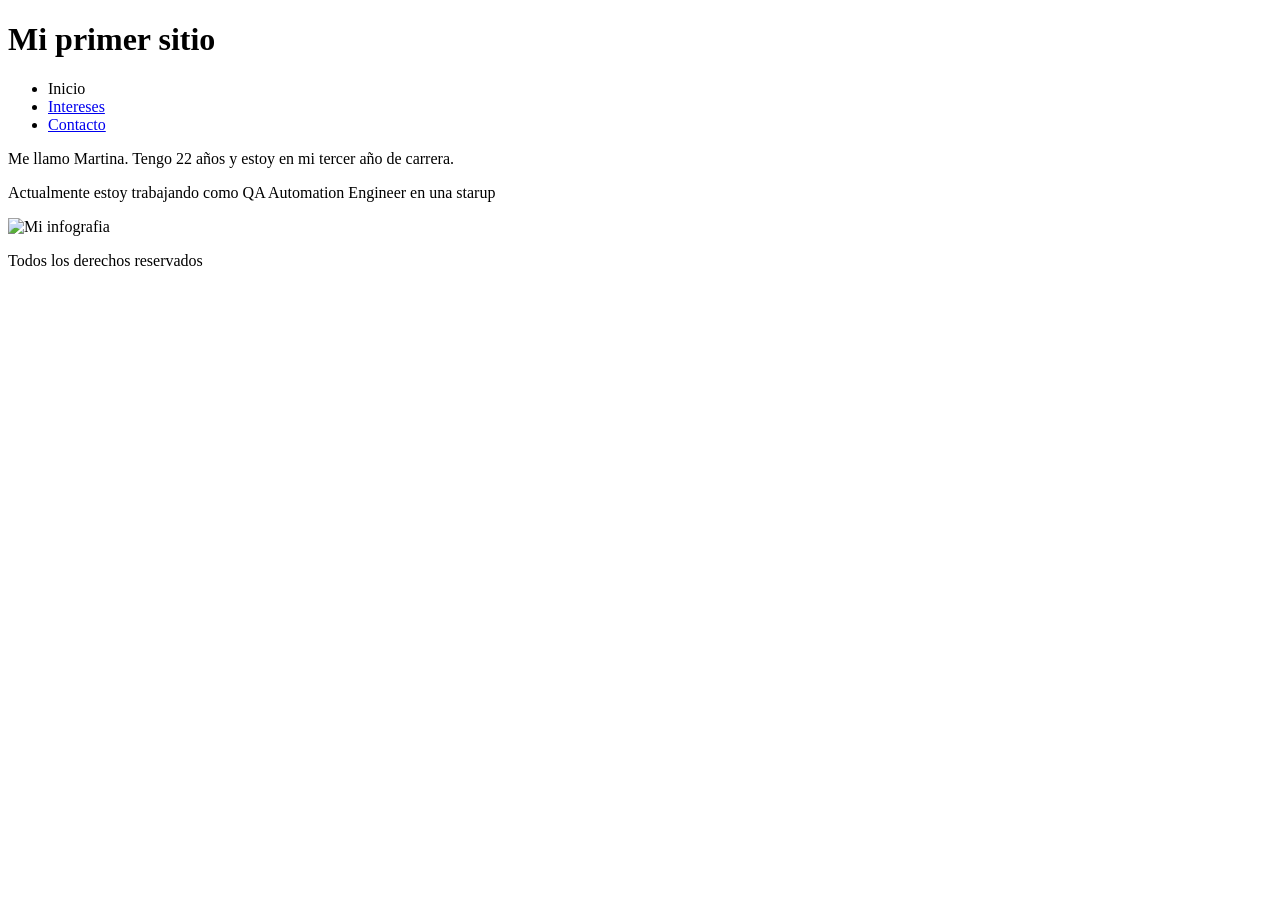
==== index.html @ 9d13b5d6 "Mi primer sitio Web subo mi sitio web" ====
<!DOCTYPE html>
<html lang="es">
<head>
    <meta charset="UTF-8">
    <meta name="viewport" content="width=device-width, initial-scale=1.0">
    <title>Mi sitio personal</title>
</head>
<body>
    <header>
        <h1>Mi primer sitio</h1>
        <nav>
            <ul>
                <li>Inicio</li>
                <li><a href="intereses.html">Intereses</a></li>
                <li><a href="contacto.html">Contacto</a></li>
            </ul>
        </nav>
    </header>

    <main>
        <p>Me llamo Martina. Tengo 22 años y estoy en mi tercer año de carrera.</p>
        <p>Actualmente estoy trabajando como QA Automation Engineer en una starup </p>
        <img src="img/image.png" alt="Mi infografia">
    </main>

    <footer>
        <p>Todos los derechos reservados</p>
    </footer>
</body>
</html>
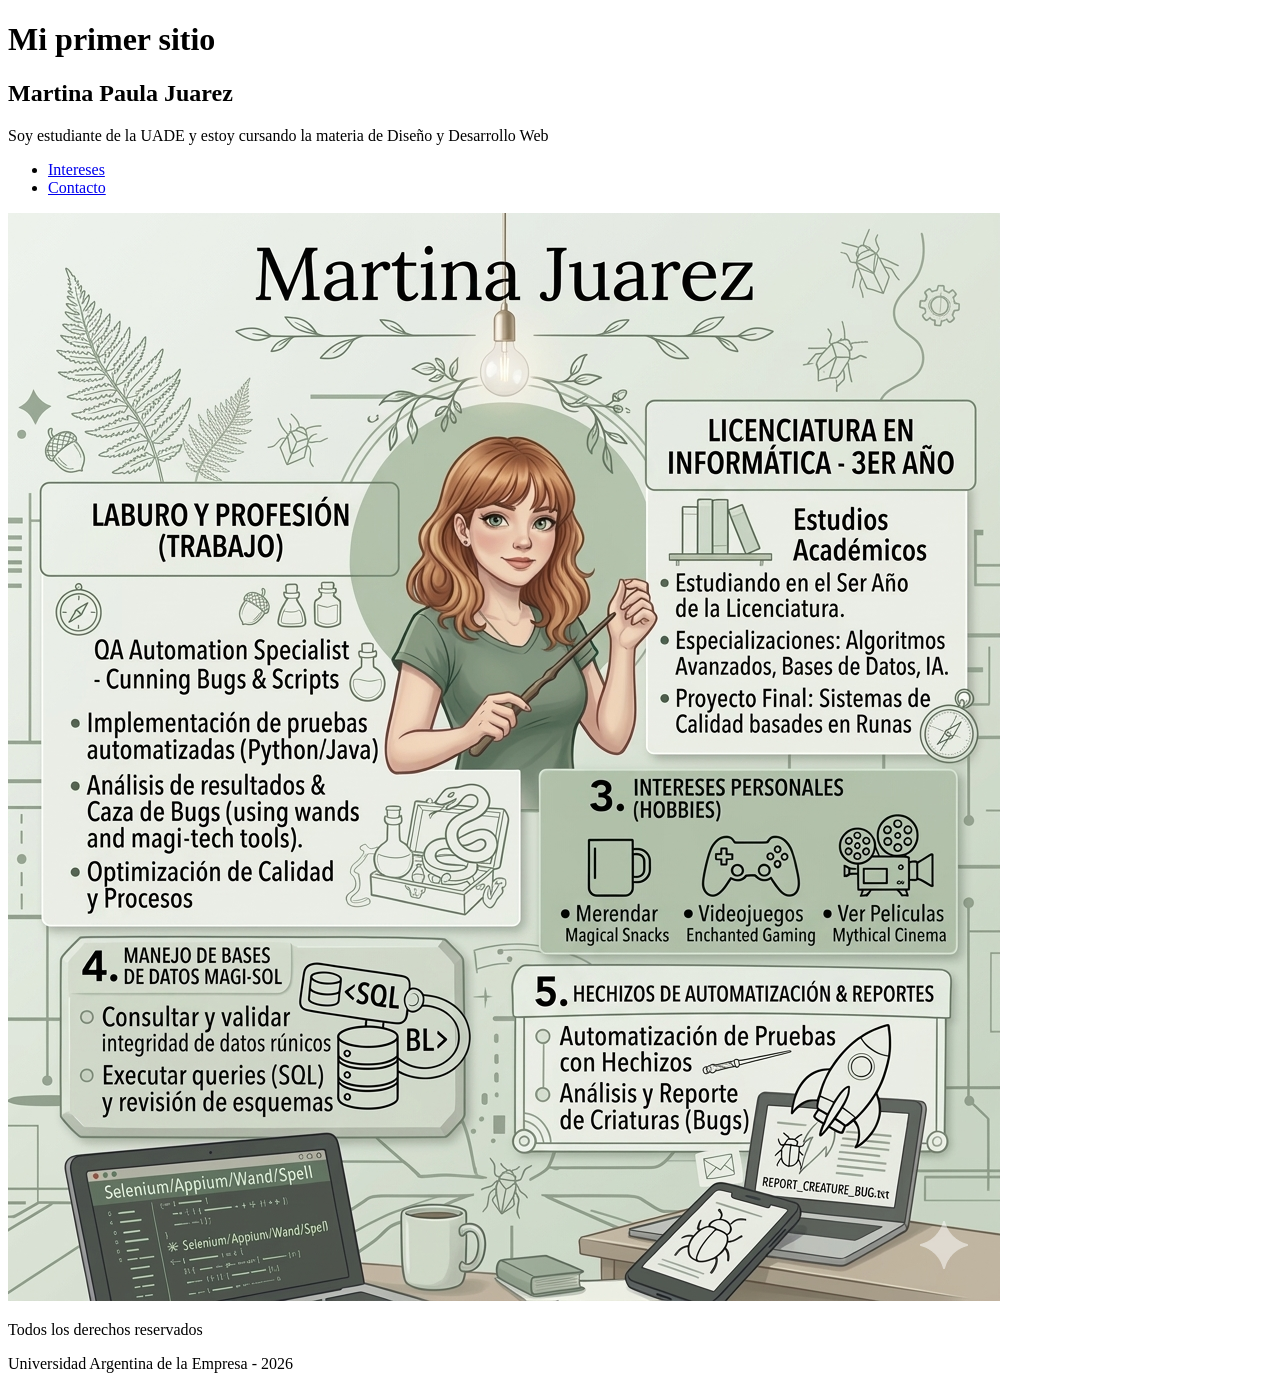
==== commit 93b2889f: "Finalizar estructura de index y contacto con rutas corregidas" ====
--- a/index.html
+++ b/index.html
@@ -8,23 +8,29 @@
 <body>
     <header>
         <h1>Mi primer sitio</h1>
+        <h2>Martina Paula Juarez</h2>
+        <main>
+            <p>Soy estudiante de la UADE y estoy cursando la materia de Diseño y Desarrollo Web</p>
+        </main>
         <nav>
             <ul>
-                <li>Inicio</li>
-                <li><a href="intereses.html">Intereses</a></li>
-                <li><a href="contacto.html">Contacto</a></li>
+                <li>
+                    <a href="Intereses.html">Intereses</a>
+                </li>
+                <li>
+                    <a href="Contacto.html">Contacto</a>
+                </li>
             </ul>
         </nav>
     </header>
-
+    
     <main>
-        <p>Me llamo Martina. Tengo 22 años y estoy en mi tercer año de carrera.</p>
-        <p>Actualmente estoy trabajando como QA Automation Engineer en una starup </p>
-        <img src="img/image.png" alt="Mi infografia">
+        <img src="Img/image.png" alt="Mi presentación">
     </main>
-
+    
     <footer>
         <p>Todos los derechos reservados</p>
+        <p>Universidad Argentina de la Empresa - 2026</p>
     </footer>
 </body>
 </html>
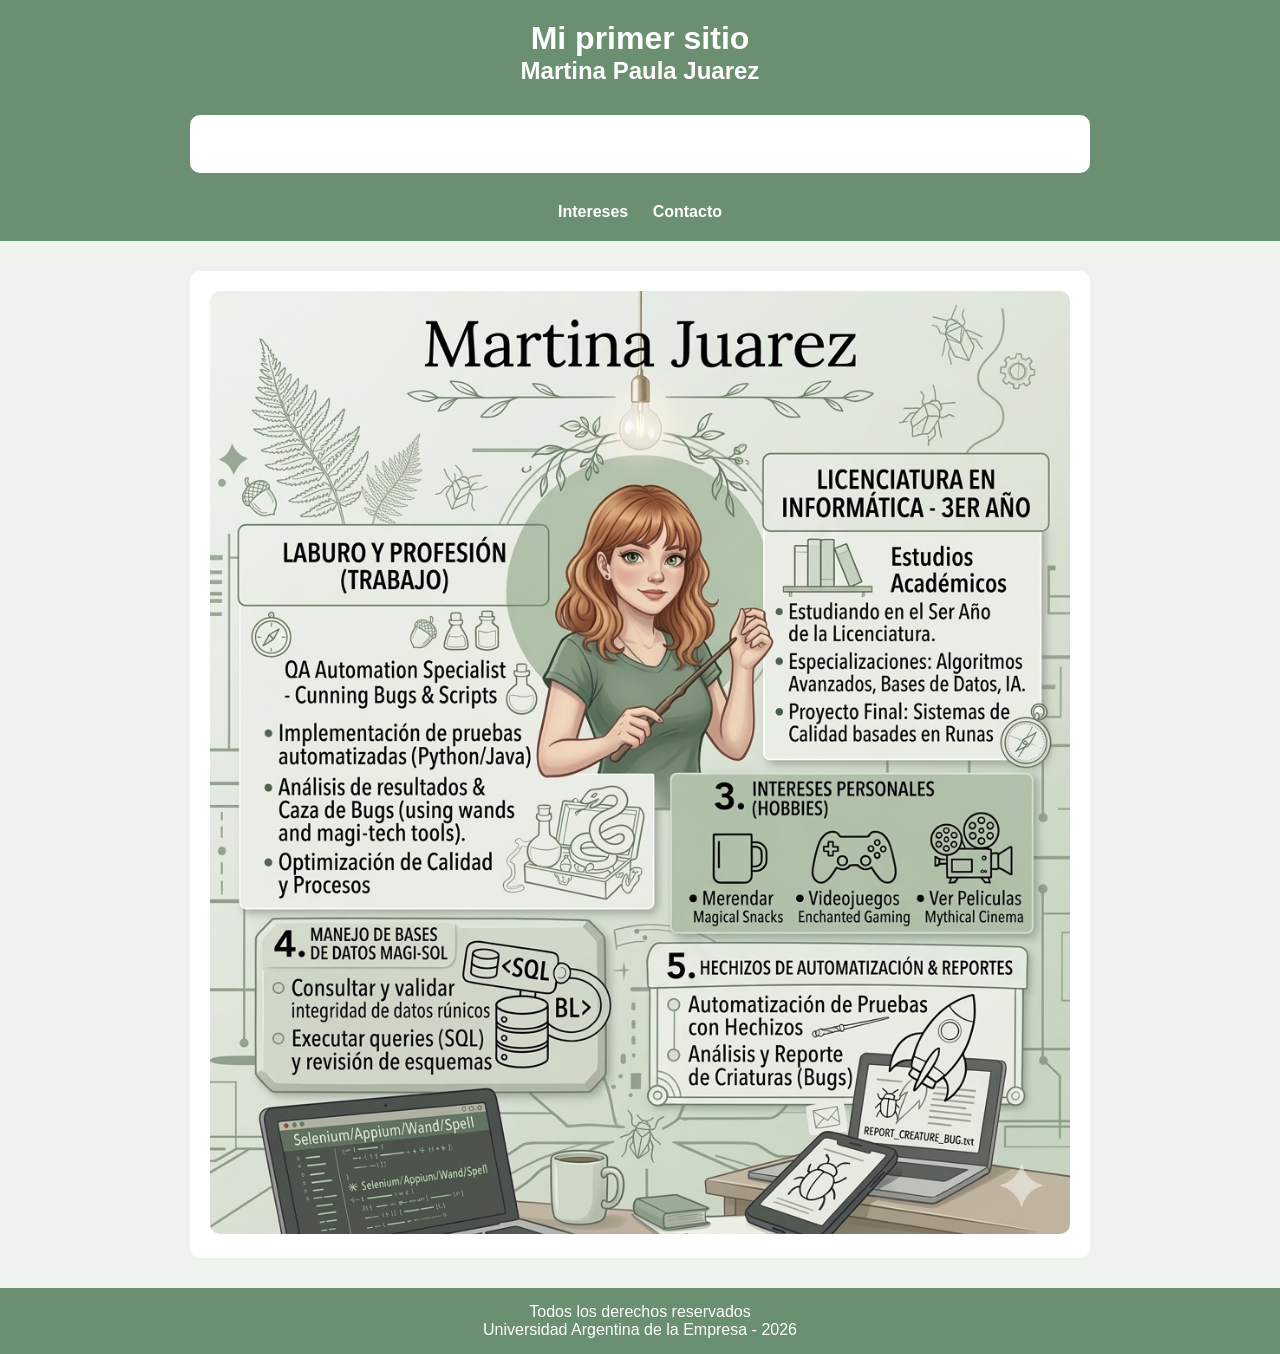
==== commit 7f125dab: "Vicular diseño a cada archivo" ====
--- a/index.html
+++ b/index.html
@@ -3,6 +3,7 @@
 <head>
     <meta charset="UTF-8">
     <meta name="viewport" content="width=device-width, initial-scale=1.0">
+    <link rel="stylesheet" href="styles.css">
     <title>Mi sitio personal</title>
 </head>
 <body>
@@ -18,7 +19,7 @@
                     <a href="Intereses.html">Intereses</a>
                 </li>
                 <li>
-                    <a href="Contacto.html">Contacto</a>
+                    <a href="contacto.html">Contacto</a>
                 </li>
             </ul>
         </nav>
--- a/styles.css
+++ b/styles.css
@@ -0,0 +1,72 @@
+/* Reset */
+* {
+    margin: 0;
+    padding: 0;
+    box-sizing: border-box;
+}
+
+/* GENERAL */
+body {
+    font-family: Arial, sans-serif;
+    background-color: #eef3ee; /* verde muy clarito */
+    color: #2f3e2f; /* verde oscuro para texto */
+}
+
+/* HEADER */
+header {
+    background-color: #6b8f71; /* verde medio */
+    color: white;
+    text-align: center;
+    padding: 20px;
+}
+
+/* NAV */
+nav ul {
+    list-style: none;
+    margin-top: 10px;
+}
+
+nav li {
+    display: inline;
+    margin: 0 10px;
+}
+
+nav a {
+    color: white;
+    text-decoration: none;
+    font-weight: bold;
+}
+
+nav a:hover {
+    text-decoration: underline;
+}
+
+/* MAIN */
+main {
+    max-width: 900px;
+    margin: 30px auto;
+    padding: 20px;
+    background-color: #ffffff;
+    border-radius: 10px;
+}
+
+/* SECCIONES */
+section {
+    margin-bottom: 20px;
+    text-align: center;
+}
+
+/* IMAGEN */
+img {
+    max-width: 100%;
+    border-radius: 10px;
+}
+
+/* FOOTER */
+footer {
+    background-color: #6b8f71;
+    color: white;
+    text-align: center;
+    padding: 15px;
+    margin-top: 30px;
+}
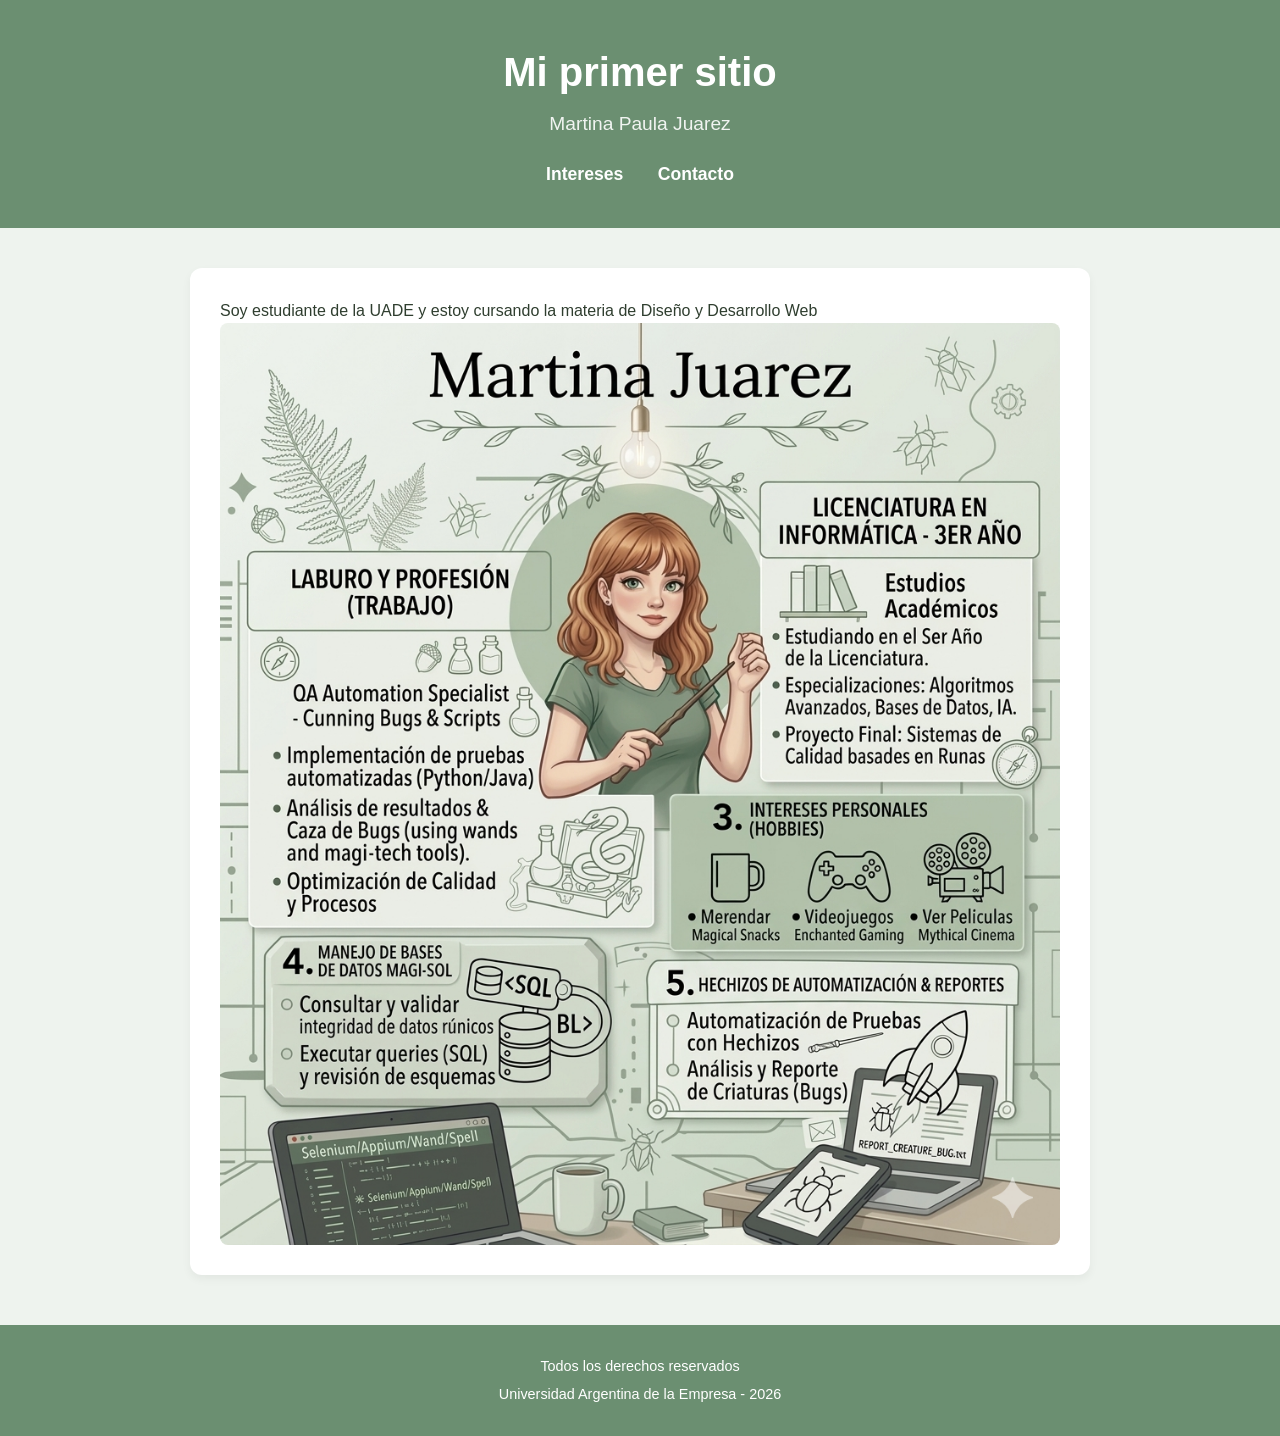
==== commit 685ae3e1: "Correccion del Index y del archivo de diseño" ====
--- a/index.html
+++ b/index.html
@@ -10,22 +10,19 @@
     <header>
         <h1>Mi primer sitio</h1>
         <h2>Martina Paula Juarez</h2>
-        <main>
-            <p>Soy estudiante de la UADE y estoy cursando la materia de Diseño y Desarrollo Web</p>
-        </main>
         <nav>
             <ul>
-                <li>
-                    <a href="Intereses.html">Intereses</a>
-                </li>
-                <li>
-                    <a href="contacto.html">Contacto</a>
-                </li>
+                <li><a href="Intereses.html">Intereses</a></li>
+                <li><a href="contacto.html">Contacto</a></li>
             </ul>
         </nav>
     </header>
     
     <main>
+        <section class="intro">
+            <p>Soy estudiante de la UADE y estoy cursando la materia de Diseño y Desarrollo Web</p>
+        </section>
+
         <img src="Img/image.png" alt="Mi presentación">
     </main>
     
--- a/styles.css
+++ b/styles.css
@@ -1,72 +1,104 @@
-/* Reset */
+/* 1. RESET: Limpiamos márgenes y rellenos por defecto */
 * {
     margin: 0;
     padding: 0;
     box-sizing: border-box;
 }
 
-/* GENERAL */
+/* 2. GENERAL: Colores base y tipografía */
 body {
-    font-family: Arial, sans-serif;
-    background-color: #eef3ee; /* verde muy clarito */
-    color: #2f3e2f; /* verde oscuro para texto */
+    font-family: 'Segoe UI', Arial, sans-serif;
+    background-color: #eef3ee; /* Verde muy clarito */
+    color: #2f3e2f;            /* Verde oscuro para texto */
+    line-height: 1.6;
 }
 
-/* HEADER */
+/* 3. HEADER: El encabezado principal */
 header {
-    background-color: #6b8f71; /* verde medio */
+    background-color: #6b8f71; /* Verde medio */
     color: white;
     text-align: center;
-    padding: 20px;
+    padding: 40px 20px;
 }
 
-/* NAV */
+header h1 {
+    font-size: 2.5rem;
+    margin-bottom: 5px;
+}
+
+header h2 {
+    font-weight: 300;
+    font-size: 1.2rem;
+    opacity: 0.9;
+}
+
+/* 4. NAVEGACIÓN: Menú de enlaces */
+nav {
+    margin-top: 20px;
+}
+
 nav ul {
     list-style: none;
-    margin-top: 10px;
 }
 
 nav li {
     display: inline;
-    margin: 0 10px;
+    margin: 0 15px;
 }
 
 nav a {
     color: white;
     text-decoration: none;
     font-weight: bold;
+    font-size: 1.1rem;
+    transition: 0.3s;
 }
 
 nav a:hover {
+    color: #d1e0d1;
     text-decoration: underline;
 }
 
-/* MAIN */
+/* 5. CUERPO PRINCIPAL (MAIN) */
 main {
     max-width: 900px;
-    margin: 30px auto;
-    padding: 20px;
+    margin: 40px auto;
+    padding: 30px;
     background-color: #ffffff;
-    border-radius: 10px;
+    border-radius: 12px;
+    box-shadow: 0 4px 10px rgba(0,0,0,0.05); /* Sombra suave */
 }
 
-/* SECCIONES */
-section {
-    margin-bottom: 20px;
+/* 6. LA BARRA DE TEXTO (Lo que sacamos del Header) */
+.intro-text {
+    background-color: #f4f8f4;
+    border-left: 5px solid #6b8f71;
+    padding: 20px;
+    margin-bottom: 30px;
     text-align: center;
+    font-style: italic;
+    border-radius: 4px;
 }
 
-/* IMAGEN */
+/* 7. IMAGEN Y CONTENIDO VISUAL */
 img {
+    display: block;
     max-width: 100%;
-    border-radius: 10px;
+    height: auto;
+    margin: 0 auto;
+    border-radius: 8px;
 }
 
-/* FOOTER */
+/* 8. FOOTER: Pie de página */
 footer {
     background-color: #6b8f71;
     color: white;
     text-align: center;
-    padding: 15px;
-    margin-top: 30px;
+    padding: 25px;
+    margin-top: 50px;
+}
+
+footer p {
+    font-size: 0.9rem;
+    margin: 5px 0;
 }
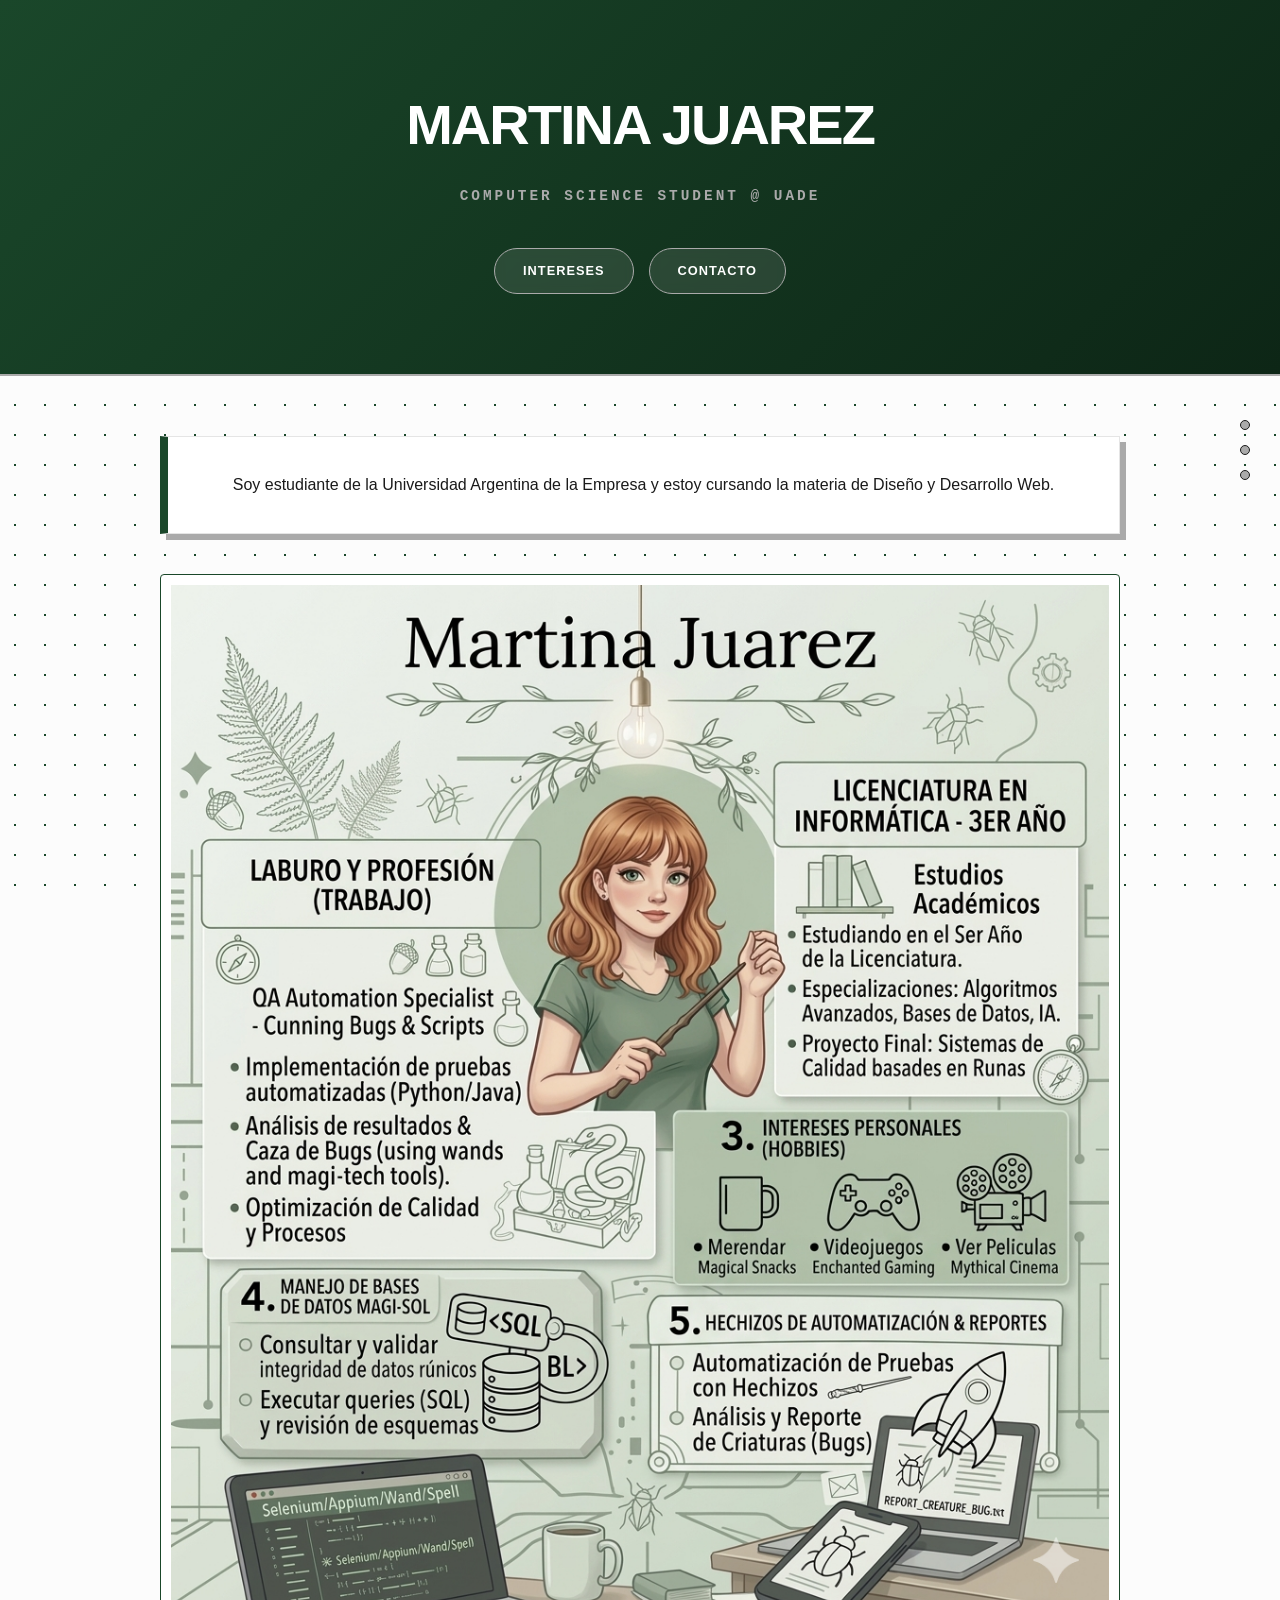
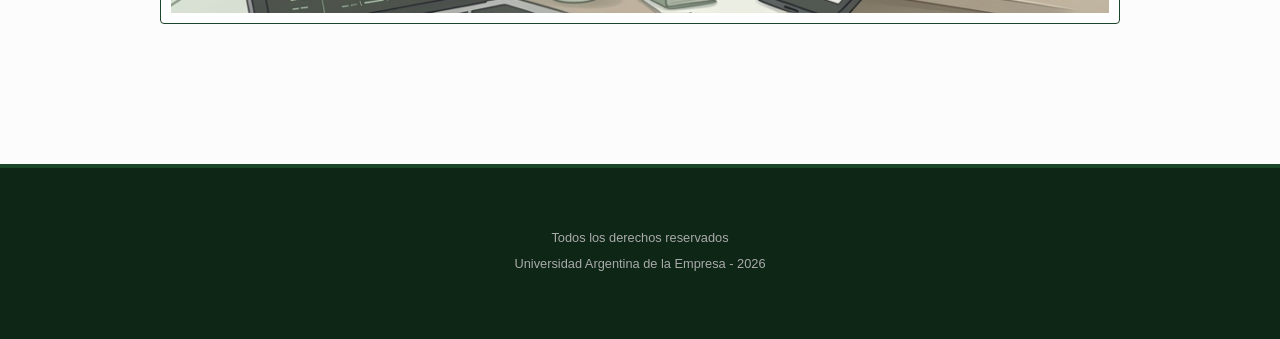
==== commit 5c3c338b: "Arreglo de Diseño" ====
--- a/index.html
+++ b/index.html
@@ -3,13 +3,19 @@
 <head>
     <meta charset="UTF-8">
     <meta name="viewport" content="width=device-width, initial-scale=1.0">
+    <title>Martina Juarez - Sitio Personal</title>
     <link rel="stylesheet" href="styles.css">
-    <title>Mi sitio personal</title>
 </head>
 <body>
-    <header>
-        <h1>Mi primer sitio</h1>
-        <h2>Martina Paula Juarez</h2>
+    <div class="dot-navigation">
+        <a href="#inicio" title="Inicio"></a>
+        <a href="#contenido" title="Contenido"></a>
+        <a href="#pie" title="Pie de página"></a>
+    </div>
+
+    <header id="inicio">
+        <h1>Martina Juarez</h1>
+        <h2>Computer Science Student @ UADE</h2>
         <nav>
             <ul>
                 <li><a href="Intereses.html">Intereses</a></li>
@@ -18,15 +24,15 @@
         </nav>
     </header>
     
-    <main>
-        <section class="intro">
-            <p>Soy estudiante de la UADE y estoy cursando la materia de Diseño y Desarrollo Web</p>
+    <main id="contenido">
+        <section class="intro-text">
+            <p>Soy estudiante de la Universidad Argentina de la Empresa y estoy cursando la materia de Diseño y Desarrollo Web.</p>
         </section>
 
-        <img src="Img/image.png" alt="Mi presentación">
+        <img src="Img/image.png" alt="Infografía personal de Martina Juarez">
     </main>
     
-    <footer>
+    <footer id="pie">
         <p>Todos los derechos reservados</p>
         <p>Universidad Argentina de la Empresa - 2026</p>
     </footer>
--- a/styles.css
+++ b/styles.css
@@ -1,104 +1,216 @@
-/* 1. RESET: Limpiamos márgenes y rellenos por defecto */
+/* --- 1. CONFIGURACIÓN GLOBAL Y SCROLL SUAVE --- */
+html {
+    scroll-behavior: smooth;
+}
+
 * {
     margin: 0;
     padding: 0;
     box-sizing: border-box;
 }
 
-/* 2. GENERAL: Colores base y tipografía */
 body {
-    font-family: 'Segoe UI', Arial, sans-serif;
-    background-color: #eef3ee; /* Verde muy clarito */
-    color: #2f3e2f;            /* Verde oscuro para texto */
+    font-family: 'Inter', -apple-system, BlinkMacSystemFont, 'Segoe UI', sans-serif;
+    color: #1a1a1a;
     line-height: 1.6;
-}
-
-/* 3. HEADER: El encabezado principal */
+    overflow-x: hidden;
+
+    /* 1. Color de fondo base (blanco roto) */
+    background-color: #fcfcfc;
+
+    /* 2. El patrón de puntos */
+    background-image: radial-gradient(#1a472a 1px, transparent 1px);
+    background-size: 30px 30px;
+
+    /* 3. Un degradado radial muy sutil que nace del centro */
+    background-attachment: fixed;
+}
+
+.dot-navigation {
+    position: fixed;
+    right: 30px;
+    top: 50%;
+    transform: translateY(-50%);
+    display: flex;
+    flex-direction: column;
+    gap: 15px;
+    z-index: 1000;
+}
+
+.dot-navigation a {
+    width: 10px;
+    height: 10px;
+    background-color: #aaaaaa;
+    border: 1px solid #1a1a1a;
+    border-radius: 50%;
+    transition: all 0.3s ease;
+}
+
+.dot-navigation a:hover {
+    background-color: #1a472a;
+    transform: scale(1.5);
+}
+
+/* --- 3. HEADER --- */
 header {
-    background-color: #6b8f71; /* Verde medio */
-    color: white;
+    background: linear-gradient(135deg, #1a472a 0%, #0d2616 100%);
+    color: #ffffff;
     text-align: center;
-    padding: 40px 20px;
+    padding: 80px 20px;
+    border-bottom: 2px solid #aaaaaa;
 }
 
 header h1 {
-    font-size: 2.5rem;
-    margin-bottom: 5px;
+    font-size: 3.5rem;
+    text-transform: uppercase;
+    letter-spacing: -2px;
+    font-weight: 800;
 }
 
 header h2 {
-    font-weight: 300;
-    font-size: 1.2rem;
-    opacity: 0.9;
-}
-
-/* 4. NAVEGACIÓN: Menú de enlaces */
-nav {
+    font-family: 'Courier New', Courier, monospace;
+    font-size: 0.9rem;
+    color: #aaaaaa;
+    margin-top: 15px;
+    text-transform: uppercase;
+    letter-spacing: 3px;
+}
+
+/* --- 4. NAVEGACIÓN Y BOTONES --- */
+nav { 
+    margin-top: 40px; 
+}
+
+nav ul { 
+    list-style: none; 
+    display: flex; 
+    justify-content: center; 
+    gap: 15px; 
+    flex-wrap: wrap; 
+}
+
+nav a {
+    text-decoration: none;
+    font-weight: 600;
+    font-size: 0.8rem;
+    text-transform: uppercase;
+    letter-spacing: 1px;
+    padding: 12px 28px;
+    border-radius: 50px;
+    transition: all 0.3s cubic-bezier(0.4, 0, 0.2, 1);
+    display: inline-block;
+}
+
+/* 4.1 Botones del Header (Transparentes / Vidrio) */
+header nav a {
+    background-color: rgba(255, 255, 255, 0.1);
+    color: #ffffff;
+    border: 1px solid #aaaaaa;
+    backdrop-filter: blur(5px);
+}
+
+header nav a:hover { 
+    background-color: #ffffff; 
+    color: #1a472a; 
+}
+
+/* 4.2 Botones del Main */
+main nav a {
+    background-color: #1a472a; 
+    color: #ffffff;
+    border: 2px solid #1a472a;
+    margin: 5px;
+}
+
+main nav a:hover {
+    background-color: #ffffff;
+    color: #1a472a;
+    border-color: #1a472a;
+    transform: translateY(-3px);
+    box-shadow: 0 8px 15px rgba(26, 71, 42, 0.2);
+}
+
+/* --- 5. CUERPO Y CONTENIDO --- */
+main { 
+    max-width: 1000px; 
+    margin: 0 auto; 
+    padding: 60px 20px; 
+    text-align: center; 
+}
+
+.intro-text {
+    background-color: #ffffff;
+    border: 1px solid #e5e5e5;
+    border-left: 8px solid #1a472a;
+    padding: 35px;
+    margin-bottom: 40px;
+    box-shadow: 6px 6px 0px #aaaaaa;
+    text-align: center;
+}
+
+/* Listas dentro del main */
+main ul {
+    list-style-position: inside;
+    display: inline-block;
+    text-align: left;
     margin-top: 20px;
 }
 
-nav ul {
-    list-style: none;
-}
-
-nav li {
-    display: inline;
-    margin: 0 15px;
-}
-
-nav a {
-    color: white;
-    text-decoration: none;
-    font-weight: bold;
-    font-size: 1.1rem;
-    transition: 0.3s;
-}
-
-nav a:hover {
-    color: #d1e0d1;
-    text-decoration: underline;
-}
-
-/* 5. CUERPO PRINCIPAL (MAIN) */
-main {
-    max-width: 900px;
-    margin: 40px auto;
-    padding: 30px;
-    background-color: #ffffff;
-    border-radius: 12px;
-    box-shadow: 0 4px 10px rgba(0,0,0,0.05); /* Sombra suave */
-}
-
-/* 6. LA BARRA DE TEXTO (Lo que sacamos del Header) */
-.intro-text {
-    background-color: #f4f8f4;
-    border-left: 5px solid #6b8f71;
-    padding: 20px;
-    margin-bottom: 30px;
-    text-align: center;
-    font-style: italic;
-    border-radius: 4px;
-}
-
-/* 7. IMAGEN Y CONTENIDO VISUAL */
 img {
     display: block;
     max-width: 100%;
     height: auto;
-    margin: 0 auto;
-    border-radius: 8px;
-}
-
-/* 8. FOOTER: Pie de página */
+    margin: 40px auto;
+    border: 1px solid #1a472a;
+    padding: 10px;
+    background: #fff;
+    border-radius: 4px;
+}
+
+/* --- 6. FOOTER --- */
 footer {
-    background-color: #6b8f71;
-    color: white;
+    background: #0d2616;
+    color: #aaaaaa;
     text-align: center;
-    padding: 25px;
-    margin-top: 50px;
+    padding: 60px 20px;
+    border-top: 4px solid #1a472a;
+    margin-top: 40px;
 }
 
 footer p {
-    font-size: 0.9rem;
-    margin: 5px 0;
+    font-size: 0.8rem;
+    margin-bottom: 5px;
+}
+
+/* --- 7. RESPONSIVE --- */
+@media (max-width: 768px) {
+    .dot-navigation { 
+        display: none; 
+    }
+    
+    header {
+        padding: 60px 15px;
+    }
+
+    header h1 { 
+        font-size: 2.2rem; 
+    }
+    
+    nav ul { 
+        flex-direction: column; 
+        align-items: center; 
+    }
+    
+    nav li, nav a { 
+        width: 100%; 
+        max-width: 300px; 
+    }
+
+    main {
+        padding: 40px 15px;
+    }
+
+    .intro-text {
+        padding: 20px;
+    }
 }
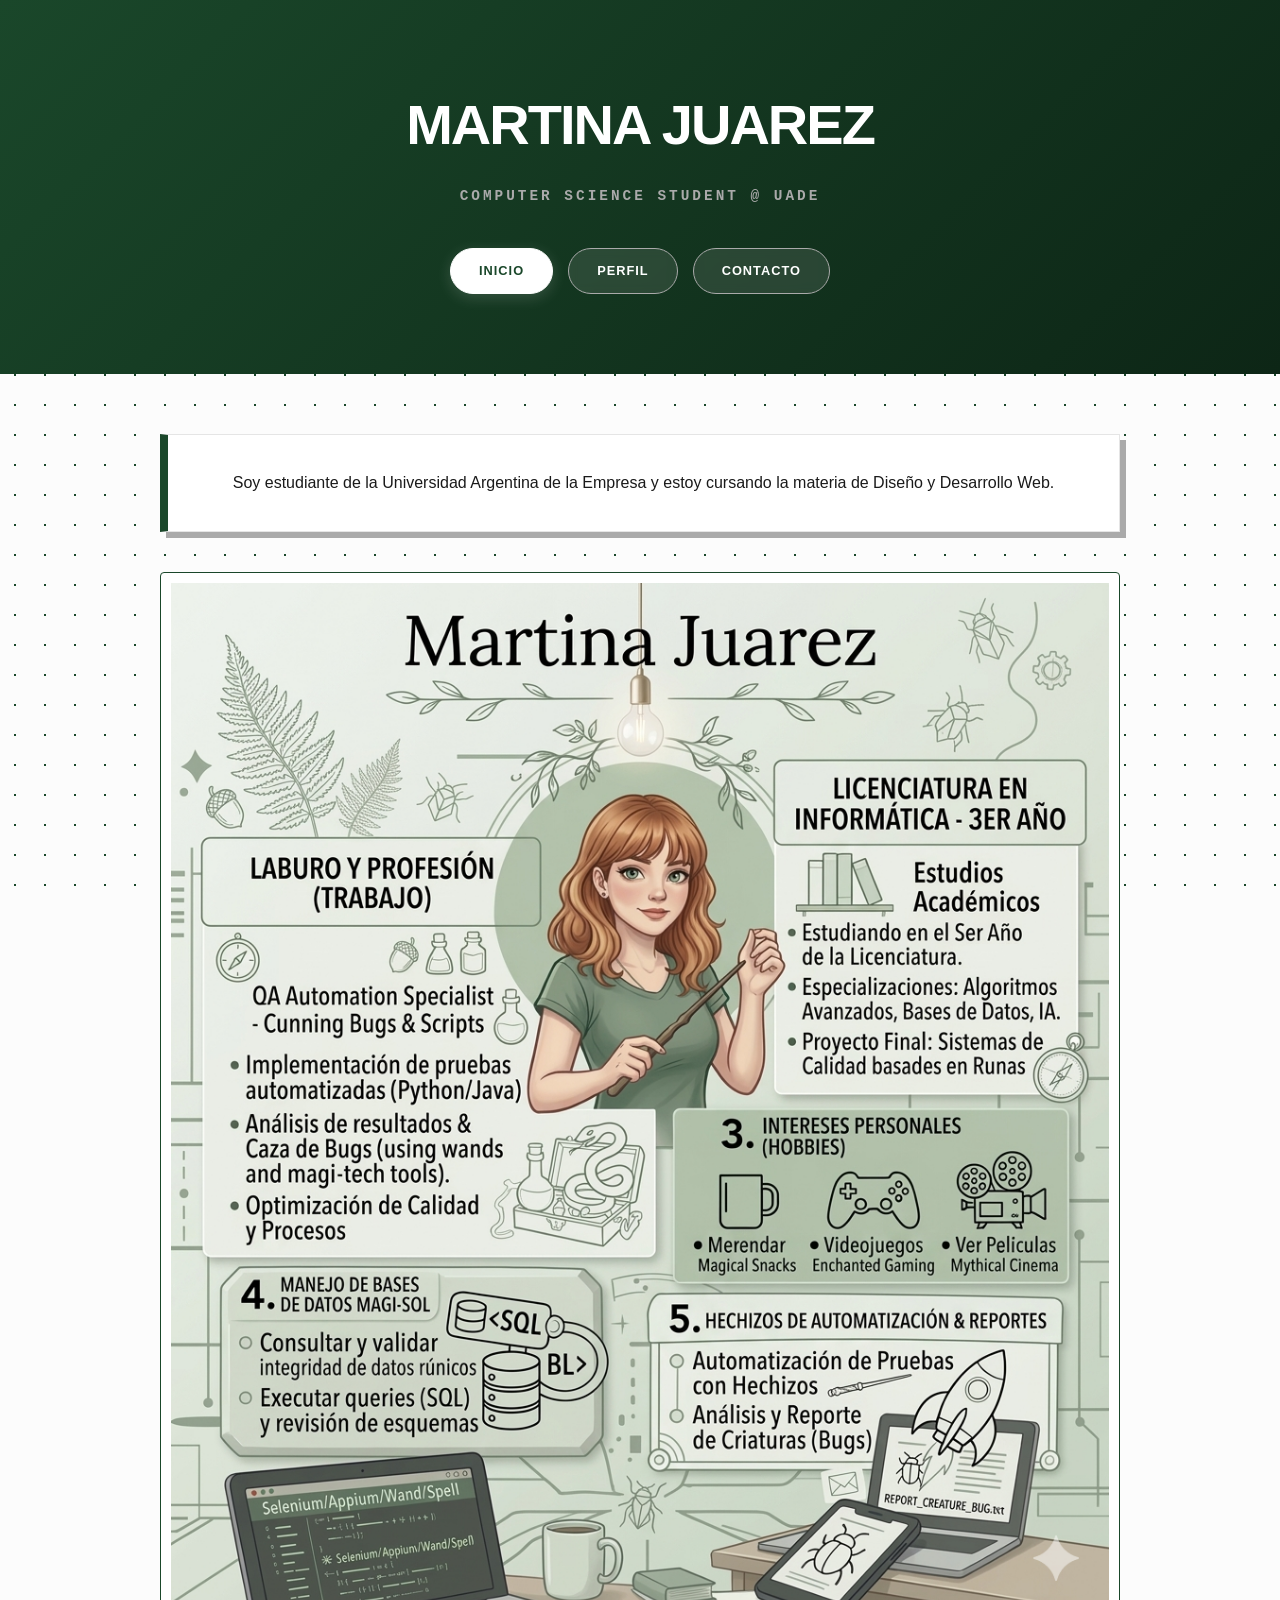
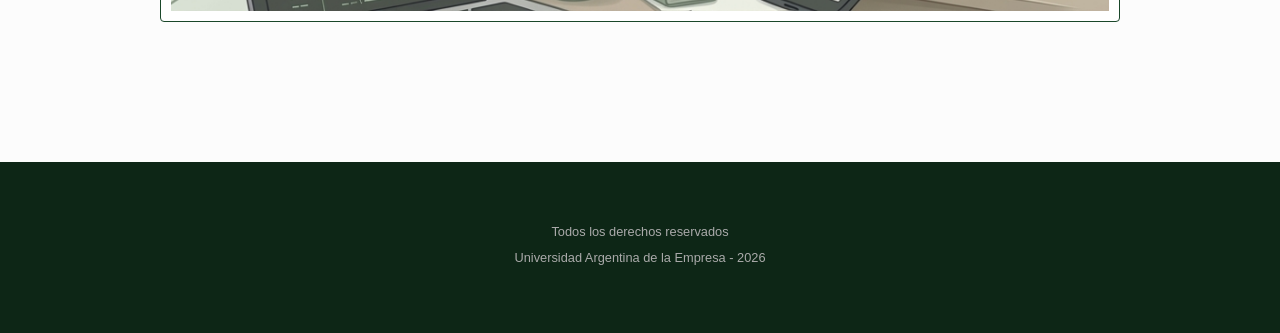
==== commit d1a46056: "Fixeo segun correcciones de la profe" ====
--- a/index.html
+++ b/index.html
@@ -18,7 +18,8 @@
         <h2>Computer Science Student @ UADE</h2>
         <nav>
             <ul>
-                <li><a href="Intereses.html">Intereses</a></li>
+                <li><a href="index.html" class="activo">Inicio</a></li>
+                <li><a href="Intereses.html">Perfil</a></li>
                 <li><a href="contacto.html">Contacto</a></li>
             </ul>
         </nav>
--- a/styles.css
+++ b/styles.css
@@ -1,216 +1,264 @@
-/* --- 1. CONFIGURACIÓN GLOBAL Y SCROLL SUAVE --- */
 html {
-    scroll-behavior: smooth;
+  scroll-behavior: smooth;
 }
 
 * {
-    margin: 0;
-    padding: 0;
-    box-sizing: border-box;
+  margin: 0;
+  padding: 0;
+  box-sizing: border-box;
 }
 
 body {
-    font-family: 'Inter', -apple-system, BlinkMacSystemFont, 'Segoe UI', sans-serif;
-    color: #1a1a1a;
-    line-height: 1.6;
-    overflow-x: hidden;
-
-    /* 1. Color de fondo base (blanco roto) */
-    background-color: #fcfcfc;
-
-    /* 2. El patrón de puntos */
-    background-image: radial-gradient(#1a472a 1px, transparent 1px);
-    background-size: 30px 30px;
-
-    /* 3. Un degradado radial muy sutil que nace del centro */
-    background-attachment: fixed;
+  font-family: 'Inter', -apple-system, BlinkMacSystemFont, 'Segoe UI', sans-serif;
+  color: #1a1a1a;
+  line-height: 1.6;
+  overflow-x: hidden;
+  background-color: #fcfcfc;
+  background-image: radial-gradient(#1a472a 1px, transparent 1px);
+  background-size: 30px 30px;
+  background-attachment: fixed;
+}
+
+ul {
+  list-style: none;
 }
 
 .dot-navigation {
-    position: fixed;
-    right: 30px;
-    top: 50%;
-    transform: translateY(-50%);
-    display: flex;
+  display: none;
+}
+
+header {
+  background: linear-gradient(135deg, #1a472a 0%, #0d2616 100%);
+  color: #ffffff;
+  text-align: center;
+  padding: 80px 20px;
+  border-bottom: none;
+}
+
+header h1 {
+  font-size: 3.5rem;
+  text-transform: uppercase;
+  letter-spacing: -2px;
+  font-weight: 800;
+}
+
+header h2 {
+  font-family: 'Courier New', Courier, monospace;
+  font-size: 0.9rem;
+  color: #aaaaaa;
+  margin-top: 15px;
+  text-transform: uppercase;
+  letter-spacing: 3px;
+}
+
+nav {
+  margin-top: 40px;
+}
+
+nav ul {
+  list-style: none;
+  display: flex;
+  justify-content: center;
+  gap: 15px;
+  flex-wrap: wrap;
+}
+
+nav a {
+  text-decoration: none;
+  font-weight: 600;
+  font-size: 0.8rem;
+  text-transform: uppercase;
+  letter-spacing: 1px;
+  padding: 12px 28px;
+  border-radius: 50px;
+  transition: all 0.3s cubic-bezier(0.4, 0, 0.2, 1);
+  display: inline-block;
+  background-color: rgba(255, 255, 255, 0.1);
+  color: #ffffff;
+  border: 1px solid #aaaaaa;
+  backdrop-filter: blur(5px);
+}
+
+nav a:hover {
+  background-color: #ffffff;
+  color: #1a472a;
+  border-color: #ffffff;
+}
+
+nav a.activo {
+  background-color: #ffffff;
+  color: #1a472a;
+  border-color: #ffffff;
+  box-shadow: 0 4px 15px rgba(255, 255, 255, 0.15);
+}
+
+main {
+  max-width: 1000px;
+  margin: 0 auto;
+  padding: 60px 20px;
+  text-align: center;
+}
+
+.perfil-bloque {
+  background-color: #ffffff;
+  border: 1px solid #e5e5e5;
+  border-top: 8px solid #1a472a;
+  padding: 50px 40px;
+  border-radius: 16px;
+  box-shadow: 6px 6px 0px #aaaaaa;
+  width: 100%;
+  margin: 0 auto;
+}
+
+.perfil-titulo {
+  font-size: 2.2rem;
+  color: #1a472a;
+  font-weight: 800;
+  text-transform: uppercase;
+  letter-spacing: -1px;
+  margin-bottom: 20px;
+  text-align: center;
+}
+
+.perfil-intro {
+  font-size: 1.15rem;
+  color: #2d3748;
+  line-height: 1.8;
+  max-width: 800px;
+  margin: 0 auto 30px auto;
+  text-align: center;
+  font-weight: 400;
+}
+
+.perfil-container {
+  display: flex;
+  justify-content: center;
+  align-items: stretch;
+  gap: 20px;
+  flex-wrap: wrap;
+  margin-top: 40px;
+  width: 100%;
+}
+
+.perfil-tarjeta {
+  background-color: #ffffff;
+  border: 1px solid #e5e5e5;
+  border-top: 6px solid #1a472a;
+  border-radius: 12px;
+  padding: 30px 24px;
+  flex: 1;
+  min-width: 250px;
+  max-width: 280px;
+  box-shadow: 4px 4px 0px #aaaaaa;
+  text-align: left;
+  display: flex;
+  flex-direction: column;
+  gap: 12px;
+}
+
+.perfil-tarjeta h3 {
+  font-size: 1.15rem;
+  color: #1a472a;
+  font-weight: 700;
+  text-transform: uppercase;
+  letter-spacing: 0.5px;
+}
+
+.perfil-tarjeta p {
+  font-size: 0.9rem;
+  color: #4a4a4a;
+  line-height: 1.6;
+}
+
+.intro-text {
+  background-color: #ffffff;
+  border: 1px solid #e5e5e5;
+  border-left: 8px solid #1a472a;
+  padding: 35px;
+  margin-bottom: 40px;
+  box-shadow: 6px 6px 0px #aaaaaa;
+  text-align: center;
+}
+
+main ul {
+  list-style-position: inside;
+  display: inline-block;
+  text-align: left;
+  margin-top: 20px;
+}
+
+img {
+  display: block;
+  max-width: 100%;
+  height: auto;
+  margin: 40px auto;
+  border: 1px solid #1a472a;
+  padding: 10px;
+  background: #fff;
+  border-radius: 4px;
+}
+
+footer {
+  background: #0d2616;
+  color: #aaaaaa;
+  text-align: center;
+  padding: 60px 20px;
+  border-top: none;
+  margin-top: 40px;
+}
+
+footer p {
+  font-size: 0.8rem;
+  margin-bottom: 5px;
+}
+
+@media (max-width: 768px) {
+  header {
+    padding: 60px 15px;
+  }
+
+  header h1 {
+    font-size: 2.2rem;
+  }
+
+  nav ul {
     flex-direction: column;
-    gap: 15px;
-    z-index: 1000;
-}
-
-.dot-navigation a {
-    width: 10px;
-    height: 10px;
-    background-color: #aaaaaa;
-    border: 1px solid #1a1a1a;
-    border-radius: 50%;
-    transition: all 0.3s ease;
-}
-
-.dot-navigation a:hover {
-    background-color: #1a472a;
-    transform: scale(1.5);
-}
-
-/* --- 3. HEADER --- */
-header {
-    background: linear-gradient(135deg, #1a472a 0%, #0d2616 100%);
-    color: #ffffff;
-    text-align: center;
-    padding: 80px 20px;
-    border-bottom: 2px solid #aaaaaa;
-}
-
-header h1 {
-    font-size: 3.5rem;
-    text-transform: uppercase;
-    letter-spacing: -2px;
-    font-weight: 800;
-}
-
-header h2 {
-    font-family: 'Courier New', Courier, monospace;
-    font-size: 0.9rem;
-    color: #aaaaaa;
-    margin-top: 15px;
-    text-transform: uppercase;
-    letter-spacing: 3px;
-}
-
-/* --- 4. NAVEGACIÓN Y BOTONES --- */
-nav { 
-    margin-top: 40px; 
-}
-
-nav ul { 
-    list-style: none; 
-    display: flex; 
-    justify-content: center; 
-    gap: 15px; 
-    flex-wrap: wrap; 
-}
-
-nav a {
-    text-decoration: none;
-    font-weight: 600;
-    font-size: 0.8rem;
-    text-transform: uppercase;
-    letter-spacing: 1px;
-    padding: 12px 28px;
-    border-radius: 50px;
-    transition: all 0.3s cubic-bezier(0.4, 0, 0.2, 1);
-    display: inline-block;
-}
-
-/* 4.1 Botones del Header (Transparentes / Vidrio) */
-header nav a {
-    background-color: rgba(255, 255, 255, 0.1);
-    color: #ffffff;
-    border: 1px solid #aaaaaa;
-    backdrop-filter: blur(5px);
-}
-
-header nav a:hover { 
-    background-color: #ffffff; 
-    color: #1a472a; 
-}
-
-/* 4.2 Botones del Main */
-main nav a {
-    background-color: #1a472a; 
-    color: #ffffff;
-    border: 2px solid #1a472a;
-    margin: 5px;
-}
-
-main nav a:hover {
-    background-color: #ffffff;
-    color: #1a472a;
-    border-color: #1a472a;
-    transform: translateY(-3px);
-    box-shadow: 0 8px 15px rgba(26, 71, 42, 0.2);
-}
-
-/* --- 5. CUERPO Y CONTENIDO --- */
-main { 
-    max-width: 1000px; 
-    margin: 0 auto; 
-    padding: 60px 20px; 
-    text-align: center; 
-}
-
-.intro-text {
-    background-color: #ffffff;
-    border: 1px solid #e5e5e5;
-    border-left: 8px solid #1a472a;
-    padding: 35px;
-    margin-bottom: 40px;
-    box-shadow: 6px 6px 0px #aaaaaa;
-    text-align: center;
-}
-
-/* Listas dentro del main */
-main ul {
-    list-style-position: inside;
-    display: inline-block;
-    text-align: left;
-    margin-top: 20px;
-}
-
-img {
-    display: block;
+    align-items: center;
+  }
+
+  nav li, nav a {
+    width: 100%;
+    max-width: 300px;
+  }
+
+  main {
+    padding: 40px 15px;
+  }
+
+  .perfil-bloque {
+    padding: 30px 20px;
+  }
+
+  .perfil-titulo {
+    font-size: 1.8rem;
+  }
+
+  .perfil-intro {
+    font-size: 1rem;
+    padding: 0 10px;
+  }
+
+  .intro-text {
+    padding: 20px;
+  }
+
+  .perfil-container {
+    flex-direction: column;
+    align-items: center;
+  }
+
+  .perfil-tarjeta {
     max-width: 100%;
-    height: auto;
-    margin: 40px auto;
-    border: 1px solid #1a472a;
-    padding: 10px;
-    background: #fff;
-    border-radius: 4px;
-}
-
-/* --- 6. FOOTER --- */
-footer {
-    background: #0d2616;
-    color: #aaaaaa;
-    text-align: center;
-    padding: 60px 20px;
-    border-top: 4px solid #1a472a;
-    margin-top: 40px;
-}
-
-footer p {
-    font-size: 0.8rem;
-    margin-bottom: 5px;
-}
-
-/* --- 7. RESPONSIVE --- */
-@media (max-width: 768px) {
-    .dot-navigation { 
-        display: none; 
-    }
-    
-    header {
-        padding: 60px 15px;
-    }
-
-    header h1 { 
-        font-size: 2.2rem; 
-    }
-    
-    nav ul { 
-        flex-direction: column; 
-        align-items: center; 
-    }
-    
-    nav li, nav a { 
-        width: 100%; 
-        max-width: 300px; 
-    }
-
-    main {
-        padding: 40px 15px;
-    }
-
-    .intro-text {
-        padding: 20px;
-    }
+    width: 100%;
+  }
 }
